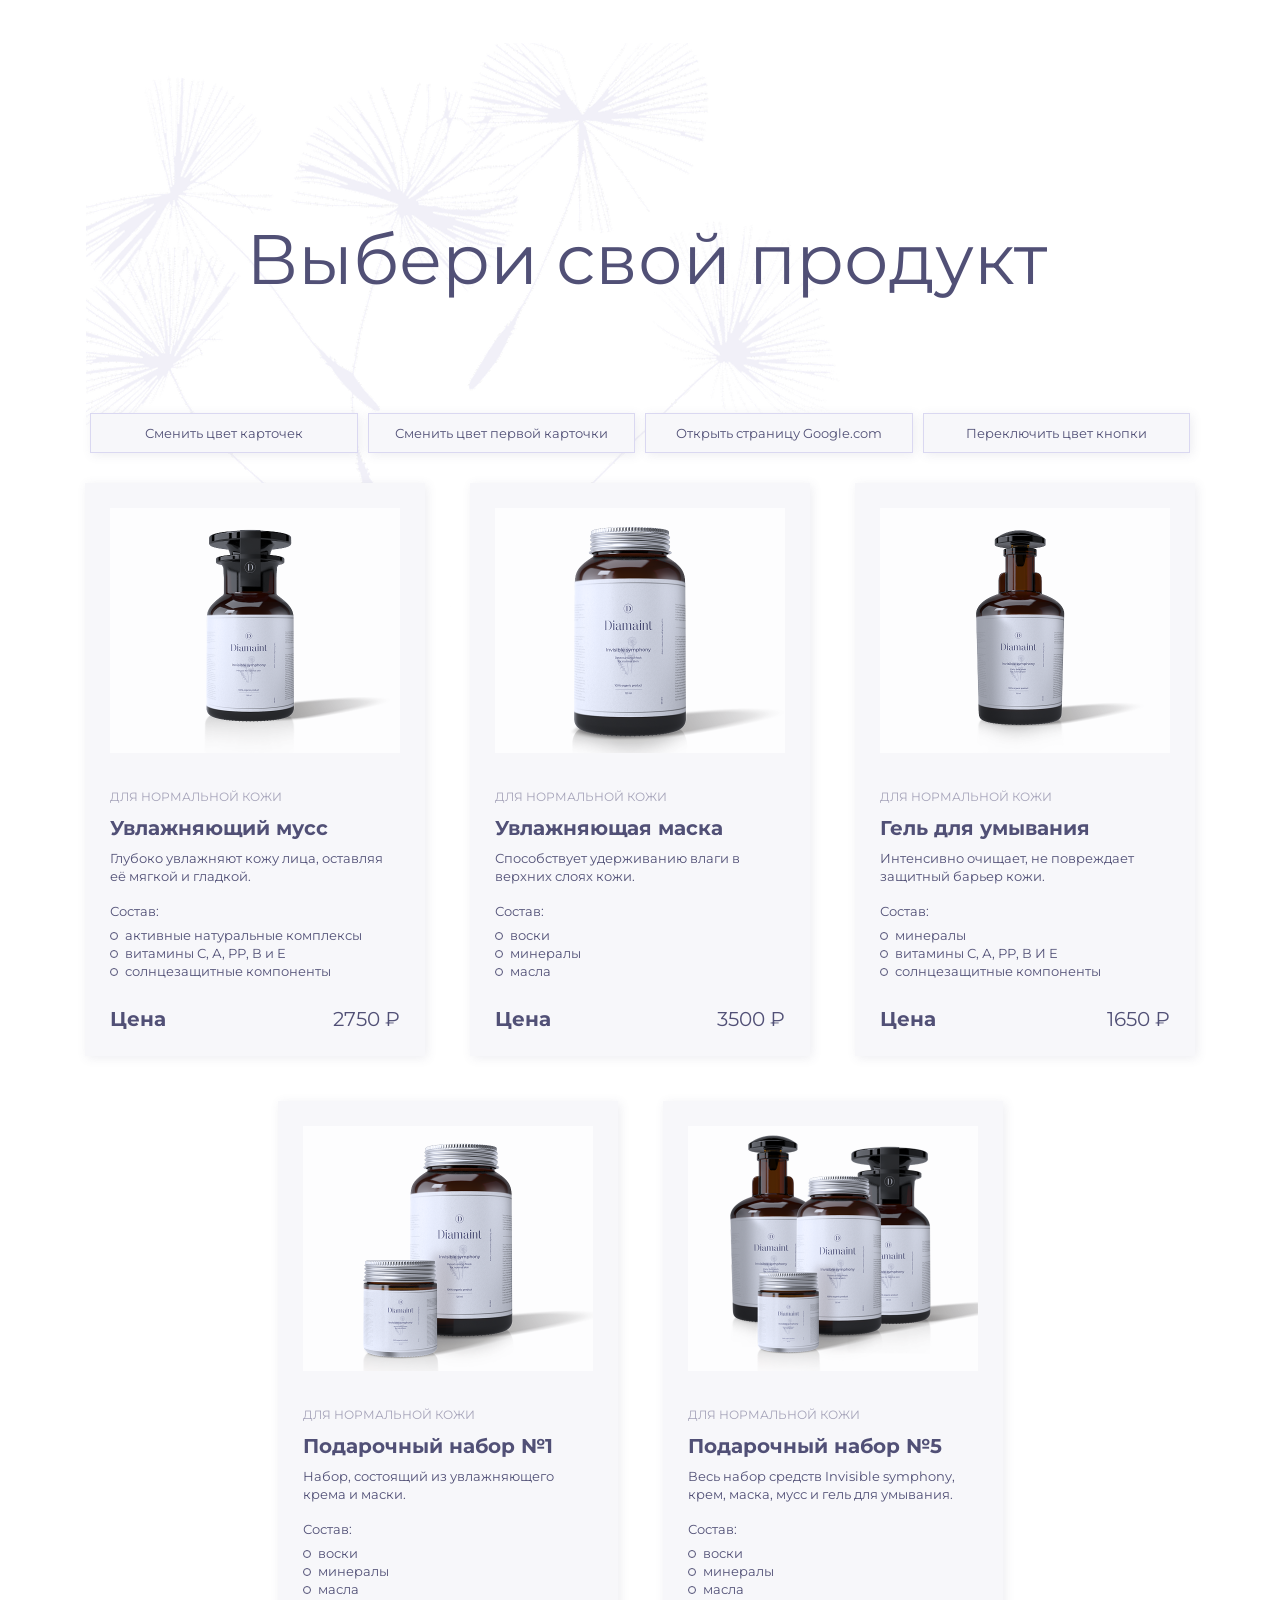
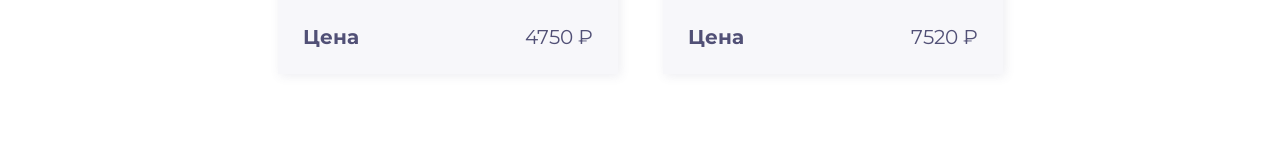
==== index.html @ c869a032 "save" ====
<!DOCTYPE html>
<html lang="en">

<head>
  <meta charset="UTF-8">
  <link rel="preconnect" href="https://fonts.googleapis.com">
  <link rel="preconnect" href="https://fonts.gstatic.com" crossorigin>
  <link href="https://fonts.googleapis.com/css2?family=Montserrat:ital,wght@0,100..900;1,100..900&display=swap"
    rel="stylesheet">
  <link rel="stylesheet" href="styles.css">
  <title>product-card</title>
</head>

<body>
  <div class="product-content">
    <div class="header-container">
      <img class="img-flowers" src="/images/header-flowers.png" alt="flowers" width="790px" height="697px">
      <h1 class="header-title">Выбери свой продукт</h1>
    </div>
    <div class="btn-block">
      <button id="bg-cards-btn" class="btn-card-style">Сменить цвет карточек</button>
      <button id="bg-first-card-btn" class="btn-card-style">Сменить цвет первой карточки</button>
      <button id="open-google" class="btn-card-style">Открыть страницу Google.com</button>
      <button id="toggle-bg-btn" class="btn-card-style">Переключить цвет кнопки</button>
    </div>

    <ul class="product-container"></ul>

    <template class="product-template-container">
      <li class="card-container">
        <img class="product-card-image" alt="image" width="290px" height="245px">
        <span class="product-category"></span>
        <h3 class="product-name"></h3>
        <p class="product-description"></p>
        <span class="product-compound-text"></span>
        <ul class="product-compound-list"></ul>
        <div class="product-price-container">
          <span class="product-price-lable"></span>
          <span class="product-price"></span>
        </div>
      </li>
    </template>
  </div>
  <script src="main.js"></script>
  <script src="homework-5.js"></script>
  <script src="homework-6.js"></script>
  <script type="module" src="homework-7.js"></script>
  <script type="module" src="homework-8.js"></script>
</body>

</html>
---- styles.css ----
* {
  margin: 0;
  padding: 0;
  border: 0;
  font-size: 13px;
  box-sizing: border-box;
  line-height: 18px;
  font-weight: 400px;
  color: #515076;
  font-family: 'Montserrat', Courier, monospace;
  list-style: none;
}

body {
  display: flex;
  justify-content: center;
}

.product-content {
  width: 1110px;
  padding-bottom: 71px;
}

.header-container {
  display: flex;
  justify-content: center;
  height: 408px;
  align-items: end;
}

.header-title {
  display: block;
  font-size: 70px;
  white-space: nowrap;
  line-height: 78px;
  font-weight: 400;
  margin-bottom: 110px;
  position: relative;
  z-index: 1;
  right: 35%;
}

.img-flowers {
  display: block;
  position: relative;
  z-index: -1;
  top: 70%;
  left: 241px;
}

.btn-block {
  display: flex;
  justify-content: space-between;
  margin-bottom: 25px;
}

.btn-card-style {
  width: 50%;
  background: #f7f7fa;
  border: 1px solid #dad8f1;
  box-shadow: 2px 2px 10px 0px #5150761a;
  height: 40px;
  margin: 5px;

}

.bg-lavender-blue {
  background: #e0e0fdff;
}

.product-container {
  display: flex;
  justify-content: center;
  flex-wrap: wrap;
  gap: 45px;
}

.card-container {
  display: flex;
  flex-direction: column;
  justify-content: space-between;

  width: 340px;
  height: 573px;
  background: #f7f7fa;
  padding: 25px;
  box-shadow: 2px 2px 10px 0px #5150761a;
}

.product-category {
  display: block;
  margin-top: 30px;
  margin-bottom: 5px;
  font-size: 12px;
  line-height: 24px;
  text-transform: uppercase;
  color: #a5a3b9;
}

.product-name {
  font-weight: 700px;
  font-size: 20px;
  line-height: 27px;
  margin-bottom: 5px;
}

.product-description {
  margin-bottom: 15px;
}

.product-compound-list {
  margin-top: 5px;
  margin-bottom: 25px;
}

.product-compound {
  display: block;
  align-items: center;
  position: relative;
  padding-left: 15px;
}

.product-compound::before {
  content: '';
  position: absolute;
  left: 0;
  top: 55%;
  transform: translateY(-50%);
  width: 6px;
  height: 6px;
  border: 1px solid #515076;
  border-radius: 50%;
  background: transparent;
}

.product-price-container {
  display: flex;
  justify-content: space-between;
}

.product-price-lable {
  font-size: 20px;
  line-height: 24px;
  font-weight: 700;
}

.product-price {
  font-size: 20px;
  line-height: 24px;
}
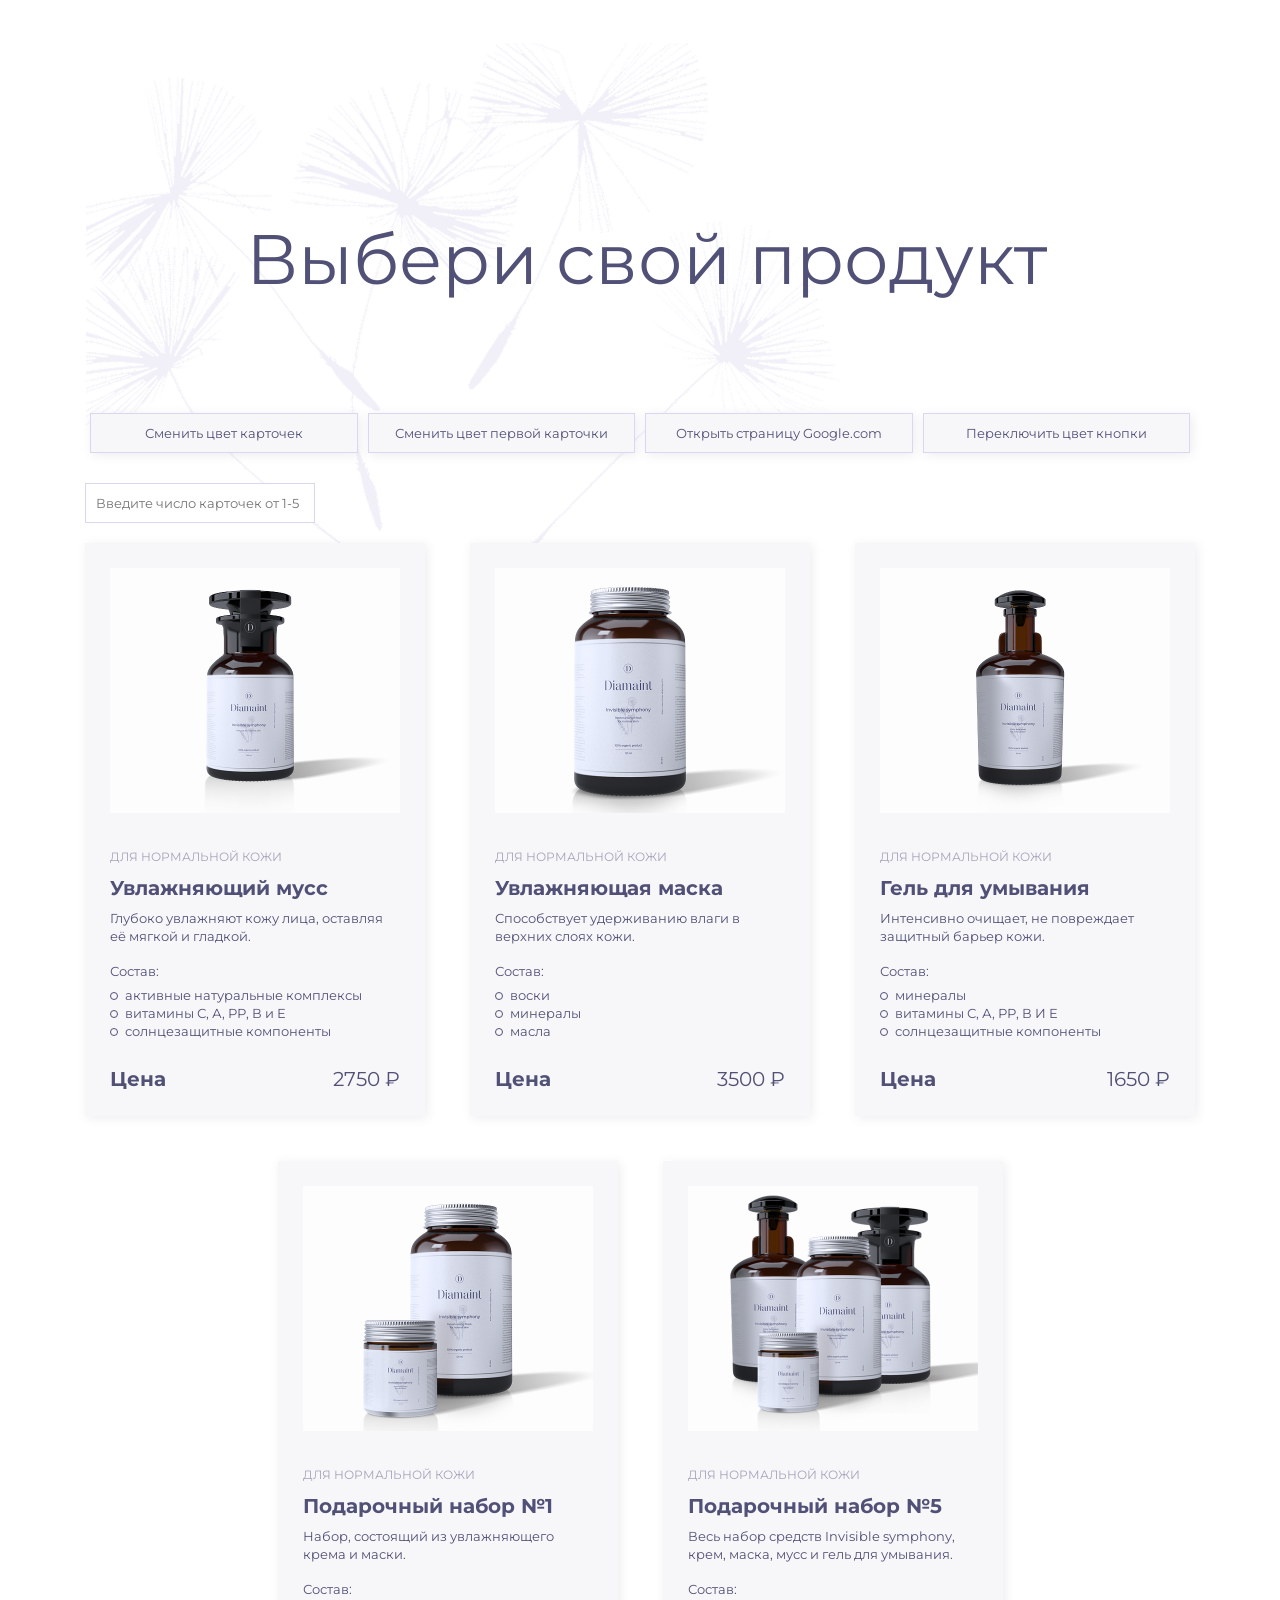
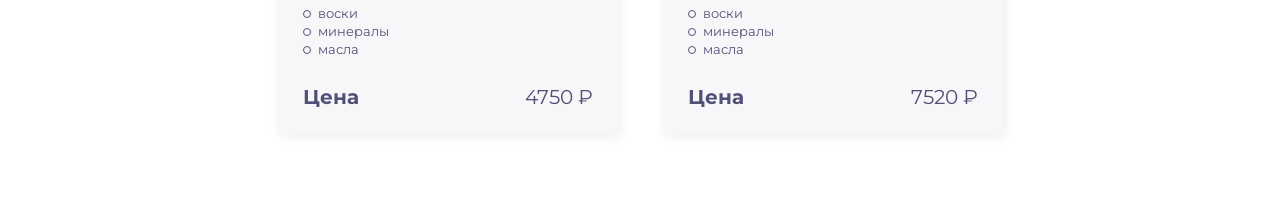
==== commit e3cb0eb4: "overwriting files after merging" ====
--- a/index.html
+++ b/index.html
@@ -24,6 +24,7 @@
       <button id="toggle-bg-btn" class="btn-card-style">Переключить цвет кнопки</button>
     </div>
 
+    <input class="show-product-cards" type="text" placeholder="Введите число карточек от 1-5">
     <ul class="product-container"></ul>
 
     <template class="product-template-container">
--- a/styles.css
+++ b/styles.css
@@ -147,4 +147,13 @@
 .product-price {
   font-size: 20px;
   line-height: 24px;
+}
+
+.show-product-cards {
+  display: block;
+  border: 1px solid #dad8f1;
+  width: 230px;
+  height: 40px;
+  padding-left: 10px;
+  margin-bottom: 20px;
 }
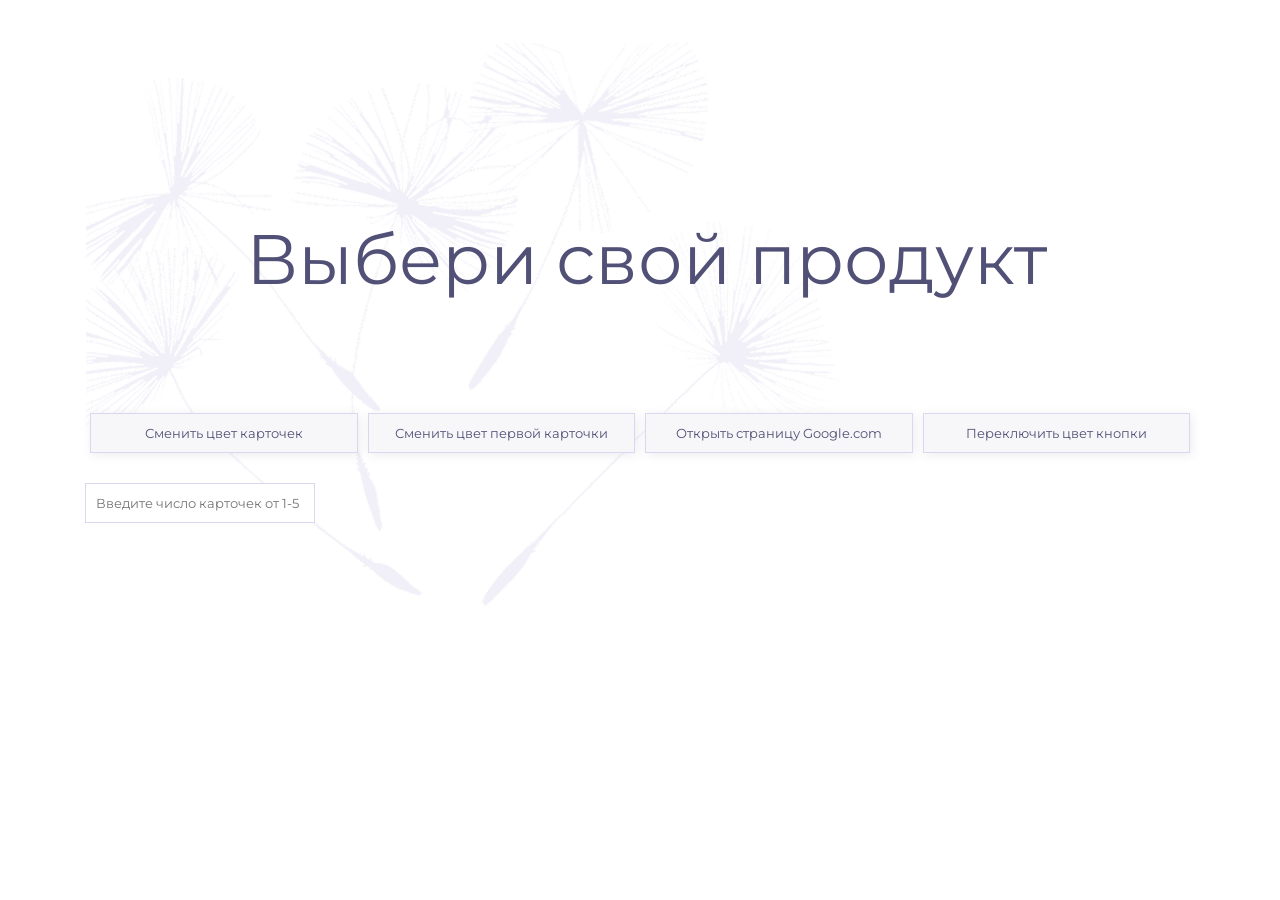
==== commit b8b94cad: "completed tasks number eight" ====
--- a/index.html
+++ b/index.html
@@ -24,7 +24,10 @@
       <button id="toggle-bg-btn" class="btn-card-style">Переключить цвет кнопки</button>
     </div>
 
-    <input class="show-product-cards" type="text" placeholder="Введите число карточек от 1-5">
+    <div class="product-input-container">
+      <input class="product-cards-input" type="text" placeholder="Введите число карточек от 1-5">
+      <span class="textContentError"></span>
+    </div>
     <ul class="product-container"></ul>
 
     <template class="product-template-container">
--- a/styles.css
+++ b/styles.css
@@ -149,11 +149,33 @@
   line-height: 24px;
 }
 
-.show-product-cards {
-  display: block;
+.product-cards-input {
+  display: flex;
+  justify-content: center;
   border: 1px solid #dad8f1;
+
   width: 230px;
   height: 40px;
   padding-left: 10px;
+
+}
+
+.product-cards-input:hover {
+  border: 2px solid #dad8f1;
+}
+
+.product-cards-input:focus {
+  outline: none;
+}
+
+.textContentError {
+  display: flex;
+  align-items: center;
+  color: red;
+  margin-left: 10px;
+}
+
+.product-input-container {
+  display: flex;
   margin-bottom: 20px;
 }
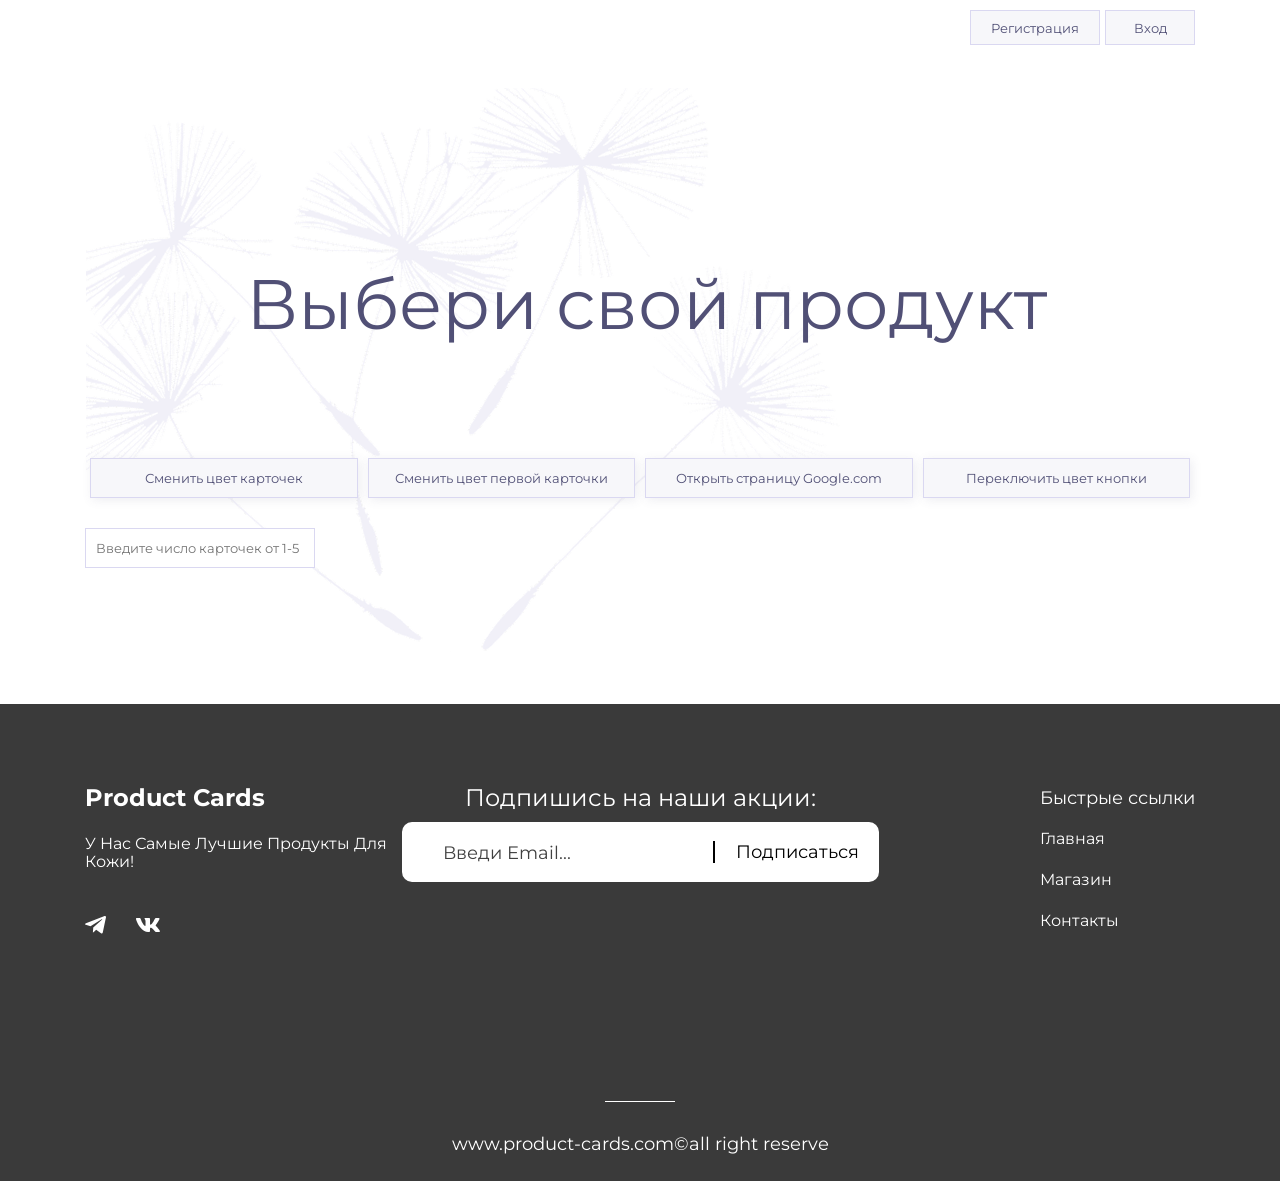
==== commit 5fe3c4b2: "all tasks of the ninth assignment have been completed" ====
--- a/index.html
+++ b/index.html
@@ -12,7 +12,16 @@
 </head>
 
 <body>
+
+
+
+
+
   <div class="product-content">
+    <div class="btn-registration-container">
+      <button class="btn-registration btn-registration-style" type="button">Регистрация</button>
+      <button class="btn-login btn-registration-style" type="button">Вход</button>
+    </div>
     <div class="header-container">
       <img class="img-flowers" src="/images/header-flowers.png" alt="flowers" width="790px" height="697px">
       <h1 class="header-title">Выбери свой продукт</h1>
@@ -23,33 +32,123 @@
       <button id="open-google" class="btn-card-style">Открыть страницу Google.com</button>
       <button id="toggle-bg-btn" class="btn-card-style">Переключить цвет кнопки</button>
     </div>
-
     <div class="product-input-container">
       <input class="product-cards-input" type="text" placeholder="Введите число карточек от 1-5">
       <span class="textContentError"></span>
     </div>
     <ul class="product-container"></ul>
-
     <template class="product-template-container">
       <li class="card-container">
         <img class="product-card-image" alt="image" width="290px" height="245px">
         <span class="product-category"></span>
         <h3 class="product-name"></h3>
         <p class="product-description"></p>
-        <span class="product-compound-text"></span>
+        <span class="product-compound-text">Состав:</span>
         <ul class="product-compound-list"></ul>
         <div class="product-price-container">
-          <span class="product-price-lable"></span>
+          <span class="product-price-label">Цена</span>
           <span class="product-price"></span>
         </div>
       </li>
     </template>
   </div>
+  <footer class="product-footer-content">
+    <div class="footer-offers-container">
+      <h2 class="footer-title">Product Cards</h2>
+      <span class="footer-offers-text">У Нас Самые Лучшие Продукты Для Кожи!</span>
+      <div class="footer-social-icon-container">
+        <img src="/images/telegram-icon.svg" alt="telegram">
+        <img src="/images/vk-icon.svg" alt="vk">
+      </div>
+    </div>
+    <div class="footer-email-container">
+      <span class="footer-email-subscribe-text">Подпишись на наши акции:</span>
+      <form class="footer-email-form-container">
+        <input class="footer-email-input" name="email" placeholder="Введи Email...">
+        <div class="footer-email-input-line"></div>
+        <button class="footer-email-btn-subscribe">Подписаться</button>
+      </form>
+
+      <div class="footer-email-bottom-line"></div>
+      <span class="footer-email-address-text">www.product-cards.com&copy;all right reserve</span>
+    </div>
+    <nav class="footer-nav-container">
+      <div class="footer-nav-link-container">
+        <span class="footer-nav-title">Быстрые ссылки</span>
+        <a class="footer-nav-link" href="#">Главная</a>
+        <a class="footer-nav-link" href="#">Магазин</a>
+        <a class="footer-nav-link" href="#">Контакты</a>
+      </div>
+    </nav>
+  </footer>
+
+
+
+  <template class="form-registration-content">
+    <div class="modal">
+      <form class="form">
+        <button class="modal-close-button" type="button">X</button>
+        <label>
+          <span class="form-label form-name">Имя</span>
+          <input type="text" required name="firstname" placeholder="Имя" class="form-input" id="form-input-name">
+        </label>
+        <label>
+          <span class="form-label form-reg-">Фамилия</span>
+          <input type="text" required name="surname" placeholder="Фамилия" class="form-input" id="form-input-surname">
+        </label>
+        <label>
+          <span class="form-label">Дата рождения</span>
+          <input type="date" required name="birthday" placeholder="Дата рождения" class="form-input"
+            id="form-input-date">
+        </label>
+        <label>
+          <span class="form-label ">Логин</span>
+          <input type="email" required name="email" placeholder="Ваш email" class="form-input" id="form-input-email">
+          <span class="error-email"></span>
+        </label>
+        <label>
+          <span class="form-label">Пароль</span>
+          <input type="password" required name="password" placeholder="Пароль" class="form-input"
+            id="form-input-password">
+          <span class="error-password"></span>
+        </label>
+        <label>
+          <span class="form-label">Пароль (еще раз)</span>
+          <input type="password" required name="passwordrepeat" placeholder="Пароль" class="form-input"
+            id="form-input-passwordrepeat">
+          <span class="error-passwordrepeat"></span>
+          <span class="error-text"></span>
+        </label>
+        <button class="enter-button" type="button">Отправить</button>
+      </form>
+    </div>
+  </template>
+
+
+  <template class="form-login-content">
+    <div class="modal">
+      <form class="form">
+        <button class="modal-close-button" type="button">X</button>
+        <label>
+          <span class="form-label">Логин</span>
+          <input type="email" name="email" placeholder="Ваш email" class="form-input">
+        </label>
+        <label>
+          <span class="form-label">Пароль</span>
+          <input type="password" name="password" placeholder="Пароль" class="form-input">
+        </label>
+        <span class="error-text"></span>
+        <button class="enter-button" type="button">Войти</button>
+      </form>
+    </div>
+  </template>
+
   <script src="main.js"></script>
   <script src="homework-5.js"></script>
   <script src="homework-6.js"></script>
   <script type="module" src="homework-7.js"></script>
   <script type="module" src="homework-8.js"></script>
+  <script src="homework-9.js"></script>
 </body>
 
 </html>
--- a/styles.css
+++ b/styles.css
@@ -9,16 +9,46 @@
   color: #515076;
   font-family: 'Montserrat', Courier, monospace;
   list-style: none;
+
+  :focus {
+    outline: none
+  }
 }
 
 body {
   display: flex;
   justify-content: center;
+  align-items: center;
+  flex-direction: column;
+}
+
+.btn-registration-container {
+  display: flex;
+  width: 100%;
+  justify-content: end;
+}
+
+.btn-registration-style {
+  margin-left: 5px;
+  margin-top: 10px;
+  width: 130px;
+  height: 35px;
+  border: 1px solid #dad8f1;
+  background: #f7f7fa;
+}
+
+.btn-registration-style:hover {
+  background: #e9e9fd;
+}
+
+.btn-login {
+  width: 90px;
 }
 
 .product-content {
   width: 1110px;
   padding-bottom: 71px;
+  position: relative;
 }
 
 .header-container {
@@ -29,7 +59,6 @@
 }
 
 .header-title {
-  display: block;
   font-size: 70px;
   white-space: nowrap;
   line-height: 78px;
@@ -41,7 +70,6 @@
 }
 
 .img-flowers {
-  display: block;
   position: relative;
   z-index: -1;
   top: 70%;
@@ -79,7 +107,6 @@
   display: flex;
   flex-direction: column;
   justify-content: space-between;
-
   width: 340px;
   height: 573px;
   background: #f7f7fa;
@@ -138,7 +165,7 @@
   justify-content: space-between;
 }
 
-.product-price-lable {
+.product-price-label {
   font-size: 20px;
   line-height: 24px;
   font-weight: 700;
@@ -153,7 +180,6 @@
   display: flex;
   justify-content: center;
   border: 1px solid #dad8f1;
-
   width: 230px;
   height: 40px;
   padding-left: 10px;
@@ -164,10 +190,6 @@
   border: 2px solid #dad8f1;
 }
 
-.product-cards-input:focus {
-  outline: none;
-}
-
 .textContentError {
   display: flex;
   align-items: center;
@@ -178,4 +200,226 @@
 .product-input-container {
   display: flex;
   margin-bottom: 20px;
-}+}
+
+.product-footer-content {
+  display: flex;
+  justify-content: space-between;
+  width: 100%;
+  height: 477px;
+  background: #3A3A3A;
+  margin-top: 45px;
+  padding: 85px 85px 28px 85px;
+  position: relative;
+}
+
+.footer-offers-container {
+  display: flex;
+  flex-direction: column;
+  width: 100%;
+}
+
+.footer-title {
+  font-size: 24px;
+  color: #FFFFFF;
+}
+
+.footer-offers-text {
+  font-size: 16px;
+  color: #FFFFFF;
+  font-weight: 400;
+  margin: 28px 0 45px 0;
+}
+
+.footer-social-icon-container {
+  display: flex;
+  justify-content: space-between;
+  width: 75px;
+}
+
+.footer-email-container {
+  display: flex;
+  flex-direction: column;
+  align-items: center;
+  width: 100%;
+
+}
+
+.footer-email-subscribe-text {
+  font-size: 24px;
+  color: #FFFFFF
+}
+
+.footer-email-form-container {
+  display: flex;
+  border: 5px solid #FFFFFF;
+  border-radius: 10px;
+  background: #FFFFFF;
+  width: 477px;
+  margin-top: 15px;
+  margin-bottom: auto;
+}
+
+.footer-email-input {
+  height: 50px;
+  width: 100%;
+  padding-left: 36px;
+  font-size: 20px;
+  color: #000000;
+}
+
+.footer-email-input::placeholder {
+  font-size: 18px;
+  color: #000000BF
+}
+
+.footer-email-input-line {
+  width: 2px;
+  height: 22px;
+  margin: auto;
+  background: #000000;
+}
+
+.footer-email-btn-subscribe {
+  width: 160px;
+  font-size: 18px;
+  background: #FFFFFF;
+  color: #000000;
+  padding: 0 15px 0 21px
+}
+
+.footer-email-bottom-line {
+  width: 70px;
+  height: 1px;
+  margin-left: auto;
+  margin-right: auto;
+  background: #FFFFFF;
+}
+
+.footer-email-address-text {
+  display: flex;
+  font-size: 18px;
+  color: #FFFFFF;
+  margin-top: 33px;
+}
+
+.footer-nav-container {
+  display: flex;
+  flex-direction: column;
+  align-items: end;
+  width: 100%;
+}
+
+.footer-nav-link-container {
+  display: flex;
+  flex-direction: column;
+  color: #FFFFFF;
+}
+
+.footer-nav-title {
+  font-size: 18px;
+  color: #FFFFFF;
+}
+
+.footer-nav-link {
+  text-decoration: none;
+  font-size: 16px;
+  color: #FFFFFF;
+  margin-top: 23px;
+}
+
+.modal {
+  display: flex;
+  justify-content: center;
+  align-items: center;
+  position: fixed;
+  background: rgba(0, 0, 0, 0.568);
+  width: 100%;
+  height: 100%;
+  z-index: 7;
+  top: 0;
+  left: 0;
+}
+
+.form {
+  display: flex;
+  flex-direction: column;
+  justify-content: center;
+  background: #f7f7fa;
+  padding: 20px;
+}
+
+.form span {
+  display: flex;
+}
+
+.modal-close-button {
+  width: 20px;
+  height: 20px;
+  margin-left: auto;
+  background: #f7f7fa;
+}
+
+.modal-close-button:hover {
+  background: #edeafa;
+}
+
+.form-input {
+  width: 300px;
+  height: 35px;
+  border: 1px solid #dad8f1;
+  margin-right: 5px;
+  padding-left: 10px;
+}
+
+.form-label {
+  display: flex;
+  margin-top: 15px;
+}
+
+.enter-button {
+  width: 300px;
+  height: 35px;
+  margin-top: 20px;
+  background: #e4e2f5;
+}
+
+.enter-button:hover {
+  background: #edeafa;
+}
+
+.form-login-container {
+  display: flex;
+}
+
+.error {
+  display: flex;
+  border: 1px solid red;
+}
+
+.error-email {
+  display: flex;
+  color: red;
+}
+
+.error-passwordrepeat {
+  display: flex;
+  margin-top: 5px;
+  color: red;
+}
+
+.error-text {
+  color: red
+}
+
+.successful-reg {
+  color: green
+}
+
+.input-bg {
+  background: red;
+}
+
+/* .form input {
+  background: red;
+} */
